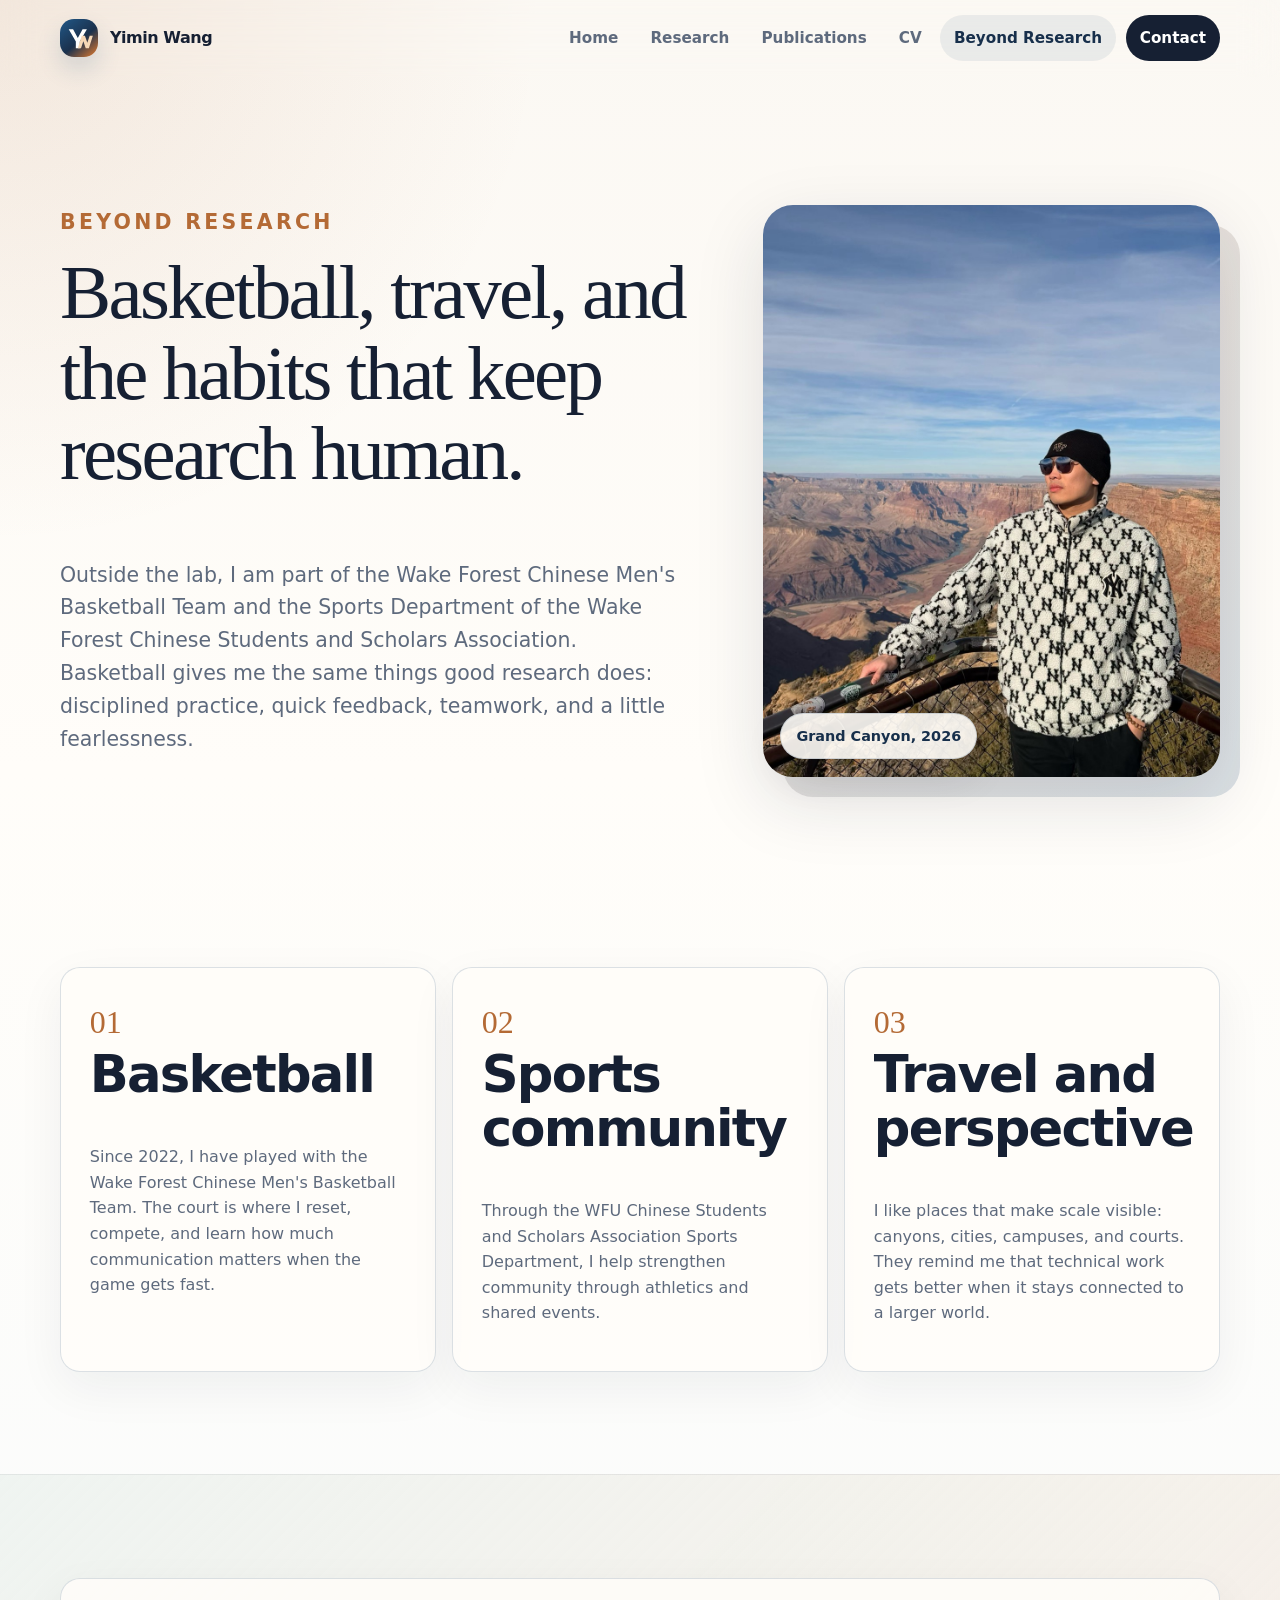
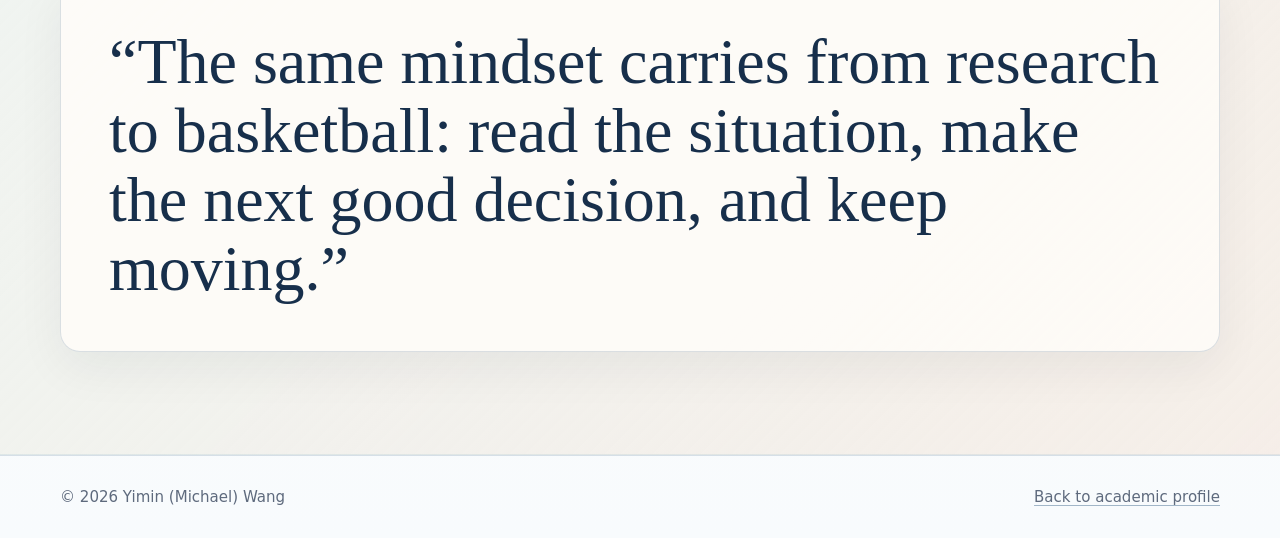
==== basketball.html @ fb369214 "Create academic personal website" ====
<!doctype html>
<html lang="en">
  <head>
    <meta charset="utf-8">
    <meta name="viewport" content="width=device-width, initial-scale=1">
    <meta name="description" content="Beyond research: basketball, travel, and personal moments from Yimin Michael Wang.">
    <title>Beyond Research | Yimin (Michael) Wang</title>
    <link rel="icon" href="assets/images/monogram.svg" type="image/svg+xml">
    <link rel="stylesheet" href="assets/css/styles.css">
  </head>
  <body>
    <a class="skip-link" href="#main">Skip to main content</a>
    <header class="site-header" data-header>
      <nav class="nav container" aria-label="Primary navigation">
        <a class="brand" href="index.html" aria-label="Yimin Wang home">
          <img src="assets/images/monogram.svg" alt="" width="38" height="38">
          <span>Yimin Wang</span>
        </a>
        <button class="nav-toggle" type="button" aria-expanded="false" aria-controls="site-menu">
          <span>Menu</span>
          <span class="nav-toggle-lines" aria-hidden="true"></span>
        </button>
        <div class="nav-links" id="site-menu">
          <a href="index.html">Home</a>
          <a href="research.html">Research</a>
          <a href="publications.html">Publications</a>
          <a href="cv.html">CV</a>
          <a aria-current="page" href="basketball.html">Beyond Research</a>
          <a class="nav-cta" href="mailto:wangy22@wfu.edu">Contact</a>
        </div>
      </nav>
    </header>

    <main id="main">
      <section class="life-hero">
        <div class="container life-grid">
          <div class="life-copy reveal">
            <p class="eyebrow">Beyond research</p>
            <h1>Basketball, travel, and the habits that keep research human.</h1>
            <p>
              Outside the lab, I am part of the Wake Forest Chinese Men's Basketball Team and the Sports Department of the
              Wake Forest Chinese Students and Scholars Association. Basketball gives me the same things good research does:
              disciplined practice, quick feedback, teamwork, and a little fearlessness.
            </p>
          </div>
          <figure class="life-photo reveal">
            <img src="assets/images/michael-grand-canyon-1400.jpg" alt="Yimin Michael Wang standing near a canyon overlook">
            <figcaption>Grand Canyon, 2026</figcaption>
          </figure>
        </div>
      </section>

      <section class="section">
        <div class="container life-cards">
          <article class="life-card reveal">
            <span>01</span>
            <h2>Basketball</h2>
            <p>
              Since 2022, I have played with the Wake Forest Chinese Men's Basketball Team. The court is where I reset,
              compete, and learn how much communication matters when the game gets fast.
            </p>
          </article>
          <article class="life-card reveal">
            <span>02</span>
            <h2>Sports community</h2>
            <p>
              Through the WFU Chinese Students and Scholars Association Sports Department, I help strengthen community through
              athletics and shared events.
            </p>
          </article>
          <article class="life-card reveal">
            <span>03</span>
            <h2>Travel and perspective</h2>
            <p>
              I like places that make scale visible: canyons, cities, campuses, and courts. They remind me that technical work
              gets better when it stays connected to a larger world.
            </p>
          </article>
        </div>
      </section>

      <section class="section tinted">
        <div class="container quote-panel reveal">
          <blockquote>
            “The same mindset carries from research to basketball: read the situation, make the next good decision, and keep moving.”
          </blockquote>
        </div>
      </section>
    </main>

    <footer class="site-footer">
      <div class="container footer-grid">
        <p>© <span data-year></span> Yimin (Michael) Wang</p>
        <p><a href="index.html">Back to academic profile</a></p>
      </div>
    </footer>
    <script src="assets/js/main.js"></script>
  </body>
</html>
---- assets/css/styles.css ----
:root {
  --ink: #162033;
  --muted: #5e6a7d;
  --soft: #f5f0ea;
  --paper: #fffdf9;
  --line: rgba(31, 78, 121, 0.16);
  --blue: #1f4e79;
  --blue-dark: #172f4b;
  --canyon: #b46a35;
  --canyon-soft: #f0d7c4;
  --sage: #edf3ef;
  --shadow: 0 24px 70px rgba(22, 32, 51, 0.13);
  --radius-lg: 30px;
  --radius-md: 20px;
  --radius-sm: 14px;
  --max: 1160px;
  color-scheme: light;
}

* {
  box-sizing: border-box;
}

html {
  scroll-behavior: smooth;
}

body {
  margin: 0;
  background:
    radial-gradient(circle at top left, rgba(180, 106, 53, 0.12), transparent 34rem),
    linear-gradient(180deg, #fbf8f3 0%, var(--paper) 36%, #f8fbfd 100%);
  color: var(--ink);
  font-family: Inter, ui-sans-serif, system-ui, -apple-system, BlinkMacSystemFont, "Segoe UI", sans-serif;
  line-height: 1.6;
  overflow-x: clip;
}

img {
  display: block;
  max-width: 100%;
}

a {
  color: inherit;
  text-decoration-color: rgba(31, 78, 121, 0.4);
  text-underline-offset: 0.18em;
}

a:hover {
  color: var(--blue);
}

h1,
h2,
h3,
p {
  margin-top: 0;
}

h1,
h2,
h3 {
  letter-spacing: -0.035em;
  line-height: 1.05;
}

h1 {
  font-family: Georgia, "Times New Roman", serif;
  font-size: clamp(2.8rem, 7vw, 5.7rem);
  font-weight: 500;
  max-width: 10.4em;
}

h2 {
  font-size: clamp(2rem, 4vw, 3.5rem);
  font-weight: 650;
}

h3 {
  font-size: clamp(1.2rem, 2vw, 1.55rem);
  font-weight: 650;
}

p {
  color: var(--muted);
}

.container {
  width: min(calc(100% - 40px), var(--max));
  margin-inline: auto;
}

.narrow {
  max-width: 860px;
}

.skip-link {
  position: fixed;
  left: 1rem;
  top: 1rem;
  z-index: 100;
  transform: translateY(-140%);
  border-radius: 999px;
  background: var(--ink);
  color: white;
  padding: 0.7rem 1rem;
}

.skip-link:focus {
  transform: translateY(0);
}

.site-header {
  position: sticky;
  top: 0;
  z-index: 50;
  border-bottom: 1px solid transparent;
  backdrop-filter: blur(18px);
  transition: border-color 180ms ease, background 180ms ease, box-shadow 180ms ease;
}

.site-header.is-scrolled {
  border-color: var(--line);
  background: rgba(255, 253, 249, 0.86);
  box-shadow: 0 12px 42px rgba(22, 32, 51, 0.06);
}

.nav {
  min-height: 76px;
  display: flex;
  align-items: center;
  justify-content: space-between;
  gap: 1.4rem;
}

.brand {
  display: inline-flex;
  align-items: center;
  gap: 0.75rem;
  text-decoration: none;
  font-weight: 760;
  letter-spacing: -0.03em;
}

.brand img {
  border-radius: 14px;
  box-shadow: 0 12px 24px rgba(31, 78, 121, 0.16);
}

.nav-links {
  display: flex;
  align-items: center;
  gap: 0.25rem;
}

.nav-links a {
  border-radius: 999px;
  color: var(--muted);
  font-size: 0.95rem;
  font-weight: 640;
  padding: 0.68rem 0.88rem;
  text-decoration: none;
}

.nav-links a:hover,
.nav-links a[aria-current="page"] {
  background: rgba(31, 78, 121, 0.08);
  color: var(--blue-dark);
}

.nav-links .nav-cta {
  background: var(--ink);
  color: white;
  margin-left: 0.35rem;
}

.nav-links .nav-cta:hover {
  background: var(--blue);
  color: white;
}

.nav-toggle {
  display: none;
}

.hero {
  min-height: calc(94vh - 76px);
  display: grid;
  align-items: center;
  padding: 3.4rem 0 4rem;
}

.hero-grid,
.life-grid {
  display: grid;
  grid-template-columns: minmax(0, 1.04fr) minmax(320px, 0.76fr);
  align-items: center;
  gap: clamp(2.2rem, 6vw, 6rem);
}

.eyebrow {
  color: var(--canyon);
  font-size: 0.78rem;
  font-weight: 820;
  letter-spacing: 0.16em;
  margin-bottom: 0.9rem;
  text-transform: uppercase;
}

.hero-lede,
.page-hero p,
.life-copy p {
  font-size: clamp(1.08rem, 1.7vw, 1.28rem);
  max-width: 720px;
}

.hero-actions,
.contact-actions {
  display: flex;
  flex-wrap: wrap;
  gap: 0.8rem;
  margin: 2rem 0;
}

.button {
  align-items: center;
  border-radius: 999px;
  display: inline-flex;
  font-weight: 760;
  justify-content: center;
  min-height: 48px;
  padding: 0.82rem 1.2rem;
  text-decoration: none;
  transition: transform 180ms ease, background 180ms ease, border-color 180ms ease;
}

.button:hover {
  transform: translateY(-2px);
}

.button.primary {
  background: var(--blue-dark);
  color: white;
  box-shadow: 0 16px 35px rgba(31, 78, 121, 0.22);
}

.button.primary:hover {
  background: var(--blue);
  color: white;
}

.button.secondary {
  background: rgba(255, 255, 255, 0.72);
  border: 1px solid var(--line);
  color: var(--blue-dark);
}

.quick-facts {
  border-left: 1px solid var(--line);
  display: grid;
  gap: 1.1rem;
  list-style: none;
  margin: 2.2rem 0 0;
  padding: 0 0 0 1.15rem;
}

.quick-facts strong,
.quick-facts span {
  display: block;
}

.quick-facts strong {
  letter-spacing: -0.02em;
}

.quick-facts span {
  color: var(--muted);
  font-size: 0.95rem;
}

.hero-portrait figure,
.life-photo {
  margin: 0;
  position: relative;
}

.hero-portrait figure::before,
.life-photo::before {
  background: linear-gradient(135deg, var(--canyon), var(--blue));
  border-radius: var(--radius-lg);
  content: "";
  inset: 1.25rem -1.25rem -1.25rem 1.25rem;
  opacity: 0.16;
  position: absolute;
  z-index: -1;
}

.hero-portrait img,
.life-photo img,
.cv-sidebar img {
  border-radius: var(--radius-lg);
  box-shadow: var(--shadow);
  object-fit: cover;
}

.hero-portrait img {
  aspect-ratio: 4 / 5;
  object-position: 61% 56%;
}

.hero-portrait figcaption,
.life-photo figcaption {
  background: rgba(255, 253, 249, 0.9);
  border: 1px solid var(--line);
  border-radius: 999px;
  bottom: 1.1rem;
  box-shadow: 0 16px 40px rgba(22, 32, 51, 0.1);
  color: var(--blue-dark);
  font-size: 0.9rem;
  font-weight: 720;
  left: 1.1rem;
  padding: 0.65rem 0.95rem;
  position: absolute;
}

.section {
  padding: clamp(4.5rem, 8vw, 7.5rem) 0;
}

.tinted {
  background: linear-gradient(135deg, rgba(237, 243, 239, 0.82), rgba(240, 215, 196, 0.36));
  border-block: 1px solid rgba(31, 78, 121, 0.08);
}

.split-section {
  display: grid;
  grid-template-columns: minmax(260px, 0.78fr) minmax(0, 1.22fr);
  gap: clamp(2rem, 6vw, 5rem);
}

.section-intro {
  position: sticky;
  top: 104px;
  align-self: start;
}

.feature-grid {
  display: grid;
  gap: 1rem;
}

.feature-card,
.entry-card,
.award-card,
.life-card,
.cv-section,
.skills-panel,
.contact-band,
.quote-panel,
.project-card {
  background: rgba(255, 253, 249, 0.82);
  border: 1px solid var(--line);
  border-radius: var(--radius-md);
  box-shadow: 0 16px 48px rgba(22, 32, 51, 0.06);
}

.feature-card {
  padding: clamp(1.35rem, 3vw, 2rem);
}

.feature-card h3 {
  margin-bottom: 0.65rem;
}

.feature-card a {
  color: var(--blue-dark);
  font-weight: 780;
}

.card-number {
  color: var(--canyon);
  display: inline-block;
  font-family: Georgia, "Times New Roman", serif;
  font-size: 2.2rem;
  margin-bottom: 0.8rem;
}

.section-heading {
  margin-bottom: 2rem;
}

.timeline {
  display: grid;
  gap: 1rem;
}

.timeline-item {
  display: grid;
  grid-template-columns: 150px 1fr;
  gap: 1.2rem;
  padding: 1.2rem 0;
  border-bottom: 1px solid var(--line);
}

.timeline-item time {
  color: var(--canyon);
  font-weight: 820;
}

.timeline-item h3,
.timeline-item p {
  margin-bottom: 0.25rem;
}

.contact-band {
  align-items: center;
  display: flex;
  justify-content: space-between;
  gap: 2rem;
  padding: clamp(1.5rem, 4vw, 2.4rem);
}

.contact-band h2 {
  max-width: 800px;
}

.site-footer {
  border-top: 1px solid var(--line);
  padding: 1.8rem 0;
}

.footer-grid {
  align-items: center;
  display: flex;
  justify-content: space-between;
  gap: 1rem;
}

.footer-grid p {
  font-size: 0.94rem;
  margin: 0;
}

.page-hero {
  padding: clamp(5rem, 10vw, 8rem) 0 clamp(3.6rem, 7vw, 5rem);
}

.page-hero h1,
.life-copy h1 {
  font-size: clamp(2.8rem, 6vw, 5.1rem);
}

.research-stack {
  display: grid;
  gap: 1.2rem;
}

.project-card {
  display: grid;
  grid-template-columns: 280px 1fr;
  gap: clamp(1.5rem, 4vw, 3rem);
  padding: clamp(1.4rem, 4vw, 2.4rem);
}

.project-meta {
  display: flex;
  flex-direction: column;
  gap: 0.75rem;
}

.project-meta span {
  border-bottom: 1px solid var(--line);
  color: var(--muted);
  font-size: 0.92rem;
  font-weight: 680;
  padding-bottom: 0.75rem;
}

.project-list {
  color: var(--muted);
  margin: 1.1rem 0 0;
  padding-left: 1.2rem;
}

.project-list li + li {
  margin-top: 0.6rem;
}

.code-word {
  background: rgba(31, 78, 121, 0.08);
  border-radius: 0.45rem;
  color: var(--blue-dark);
  font-family: "SFMono-Regular", Consolas, monospace;
  font-size: 0.92em;
  padding: 0.1em 0.35em;
}

.skills-panel {
  display: grid;
  grid-template-columns: minmax(240px, 0.6fr) 1fr;
  gap: 2rem;
  padding: clamp(1.5rem, 4vw, 2.4rem);
}

.tag-cloud {
  display: flex;
  flex-wrap: wrap;
  gap: 0.75rem;
}

.tag-cloud span {
  background: white;
  border: 1px solid var(--line);
  border-radius: 999px;
  color: var(--blue-dark);
  font-size: 0.92rem;
  font-weight: 720;
  padding: 0.55rem 0.82rem;
}

.content-grid {
  display: grid;
  grid-template-columns: 280px 1fr;
  gap: clamp(1.8rem, 5vw, 4rem);
}

.side-label {
  align-self: start;
  position: sticky;
  top: 104px;
}

.entry-list {
  display: grid;
  gap: 1rem;
}

.entry-card,
.award-card,
.life-card,
.cv-section {
  padding: clamp(1.25rem, 3vw, 1.8rem);
}

.entry-kicker,
.award-card time {
  color: var(--canyon);
  font-size: 0.84rem;
  font-weight: 820;
  letter-spacing: 0.08em;
  text-transform: uppercase;
}

.award-grid {
  display: grid;
  grid-template-columns: repeat(2, minmax(0, 1fr));
  gap: 1rem;
}

.cv-layout {
  display: grid;
  grid-template-columns: 320px 1fr;
  gap: clamp(1.8rem, 5vw, 4rem);
  align-items: start;
}

.cv-sidebar {
  background: var(--paper);
  border: 1px solid var(--line);
  border-radius: var(--radius-md);
  box-shadow: var(--shadow);
  padding: 1rem;
  position: sticky;
  top: 104px;
}

.cv-sidebar img {
  aspect-ratio: 1;
  object-position: 62% 45%;
}

.cv-sidebar h2 {
  font-size: 1.6rem;
  margin: 1.2rem 0 0.4rem;
}

.cv-sidebar ul {
  border-top: 1px solid var(--line);
  list-style: none;
  margin: 1.2rem 0 0;
  padding: 1.2rem 0 0;
}

.cv-sidebar li + li {
  margin-top: 0.45rem;
}

.cv-main {
  display: grid;
  gap: 1rem;
}

.cv-item + .cv-item {
  border-top: 1px solid var(--line);
  margin-top: 1.3rem;
  padding-top: 1.3rem;
}

.cv-columns {
  display: grid;
  grid-template-columns: repeat(3, minmax(0, 1fr));
  gap: 1rem;
}

.coursework {
  max-width: 920px;
}

.life-hero {
  padding: clamp(5rem, 10vw, 8rem) 0 clamp(4rem, 7vw, 5.5rem);
}

.life-photo img {
  aspect-ratio: 4 / 5;
  object-position: 61% 56%;
}

.life-cards {
  display: grid;
  grid-template-columns: repeat(3, minmax(0, 1fr));
  gap: 1rem;
}

.life-card span {
  color: var(--canyon);
  font-family: Georgia, "Times New Roman", serif;
  font-size: 2rem;
}

.quote-panel {
  padding: clamp(1.8rem, 5vw, 3rem);
}

.quote-panel blockquote {
  color: var(--blue-dark);
  font-family: Georgia, "Times New Roman", serif;
  font-size: clamp(2rem, 5vw, 4rem);
  line-height: 1.08;
  margin: 0;
}

.reveal {
  opacity: 1;
  transform: translateY(0);
}

@media (prefers-reduced-motion: reduce) {
  *,
  *::before,
  *::after {
    animation-duration: 0.01ms !important;
    scroll-behavior: auto !important;
    transition-duration: 0.01ms !important;
  }

  .reveal {
    opacity: 1;
    transform: none;
  }
}

@media (max-width: 920px) {
  h1 {
    max-width: none;
  }

  .nav-toggle {
    align-items: center;
    background: white;
    border: 1px solid var(--line);
    border-radius: 999px;
    color: var(--ink);
    display: inline-flex;
    font: inherit;
    font-weight: 760;
    gap: 0.65rem;
    padding: 0.6rem 0.8rem;
  }

  .nav-toggle-lines,
  .nav-toggle-lines::before,
  .nav-toggle-lines::after {
    background: currentColor;
    border-radius: 999px;
    content: "";
    display: block;
    height: 2px;
    transition: transform 180ms ease;
    width: 18px;
  }

  .nav-toggle-lines::before {
    transform: translateY(-6px);
  }

  .nav-toggle-lines::after {
    transform: translateY(4px);
  }

  .nav-toggle[aria-expanded="true"] .nav-toggle-lines {
    background: transparent;
  }

  .nav-toggle[aria-expanded="true"] .nav-toggle-lines::before {
    background: var(--ink);
    transform: translateY(2px) rotate(45deg);
  }

  .nav-toggle[aria-expanded="true"] .nav-toggle-lines::after {
    background: var(--ink);
    transform: translateY(0) rotate(-45deg);
  }

  .nav-links {
    background: rgba(255, 253, 249, 0.98);
    border: 1px solid var(--line);
    border-radius: 24px;
    box-shadow: var(--shadow);
    display: none;
    flex-direction: column;
    left: 20px;
    padding: 0.8rem;
    position: absolute;
    right: 20px;
    top: 76px;
  }

  .nav-links.is-open {
    display: flex;
  }

  .nav-links a {
    width: 100%;
  }

  .nav-links .nav-cta {
    margin-left: 0;
    text-align: center;
  }

  .hero-grid,
  .life-grid,
  .split-section,
  .project-card,
  .skills-panel,
  .content-grid,
  .cv-layout {
    grid-template-columns: 1fr;
  }

  .section-intro,
  .side-label,
  .cv-sidebar {
    position: static;
  }

  .hero {
    min-height: auto;
  }

  .hero-portrait {
    max-width: 620px;
  }

  .contact-band,
  .footer-grid {
    align-items: flex-start;
    flex-direction: column;
  }

  .award-grid,
  .life-cards,
  .cv-columns {
    grid-template-columns: 1fr;
  }
}

@media (max-width: 560px) {
  .container {
    width: min(calc(100% - 28px), var(--max));
  }

  .brand span {
    display: none;
  }

  .timeline-item {
    grid-template-columns: 1fr;
    gap: 0.2rem;
  }

  .hero-actions,
  .contact-actions {
    align-items: stretch;
    flex-direction: column;
  }

  .button {
    width: 100%;
  }

  .hero-portrait figure::before,
  .life-photo::before {
    inset: 0.75rem;
    transform: translate(0.45rem, 0.45rem);
  }
}
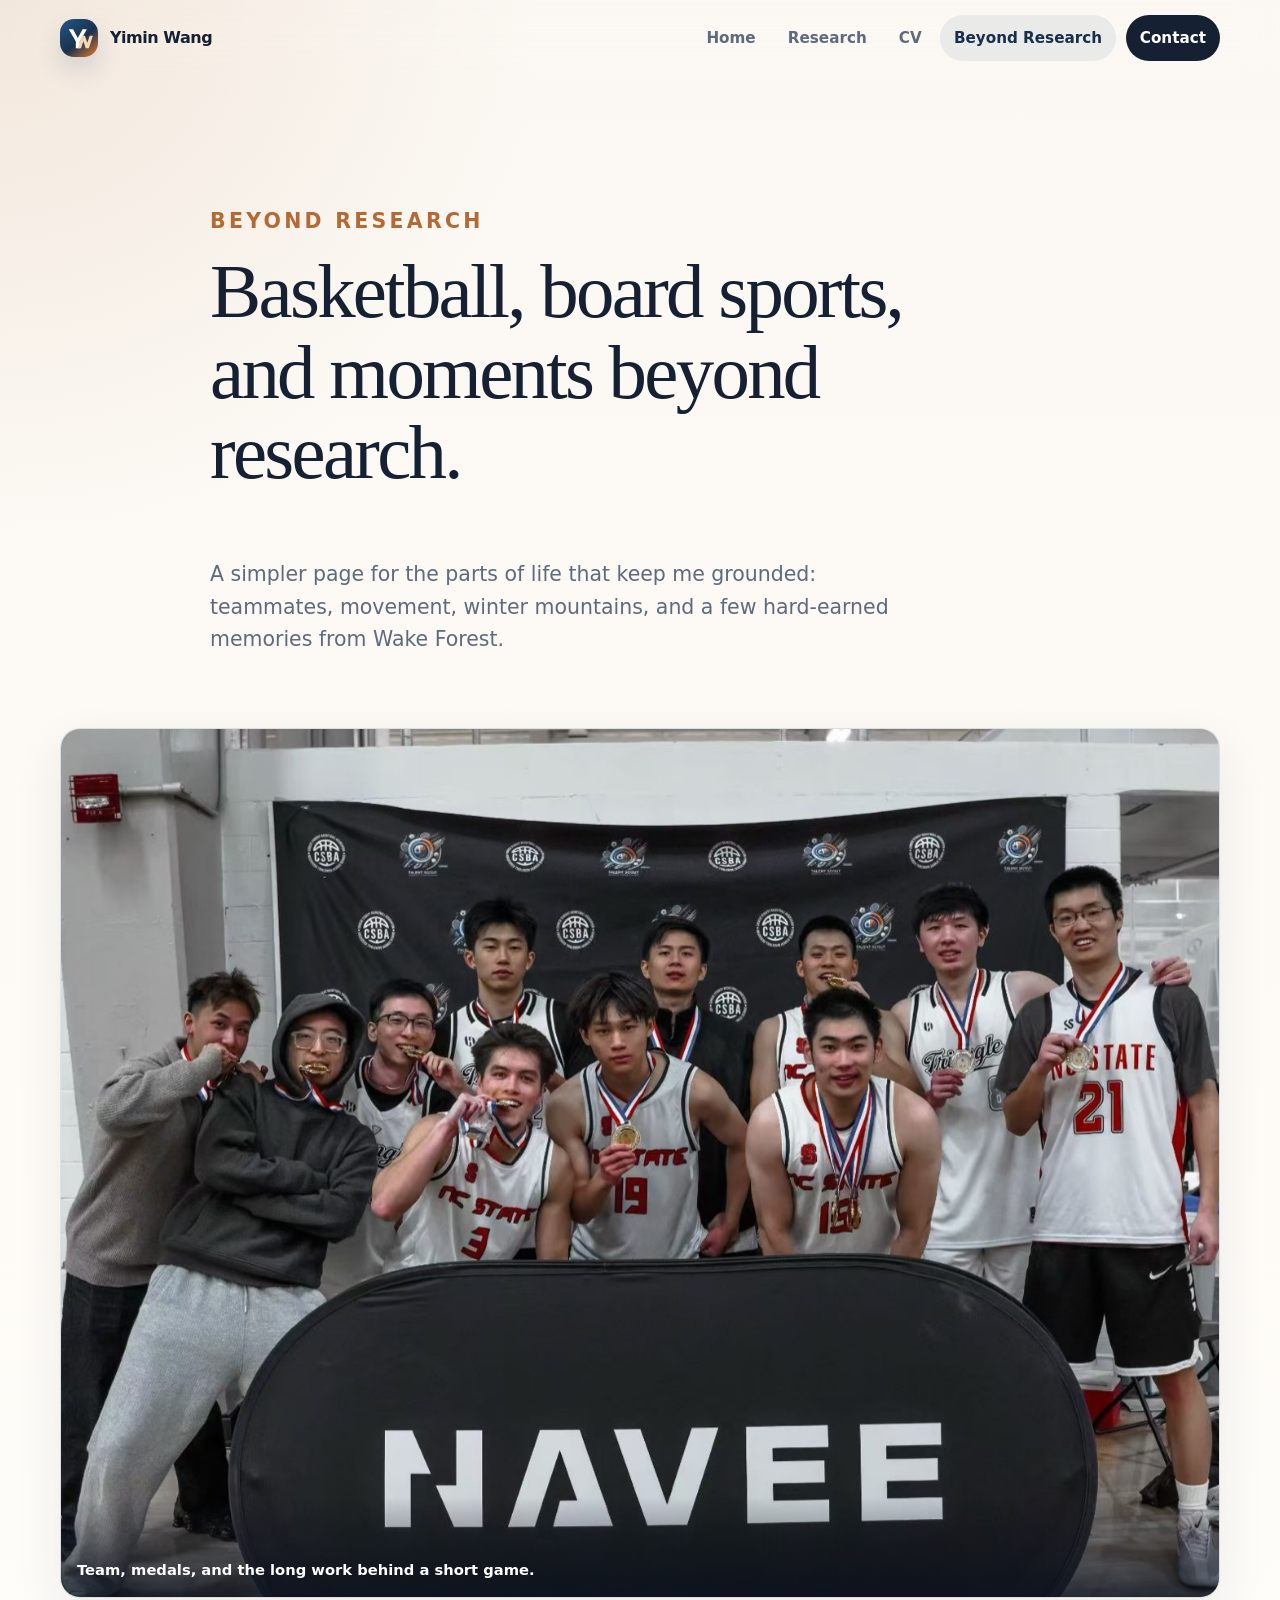
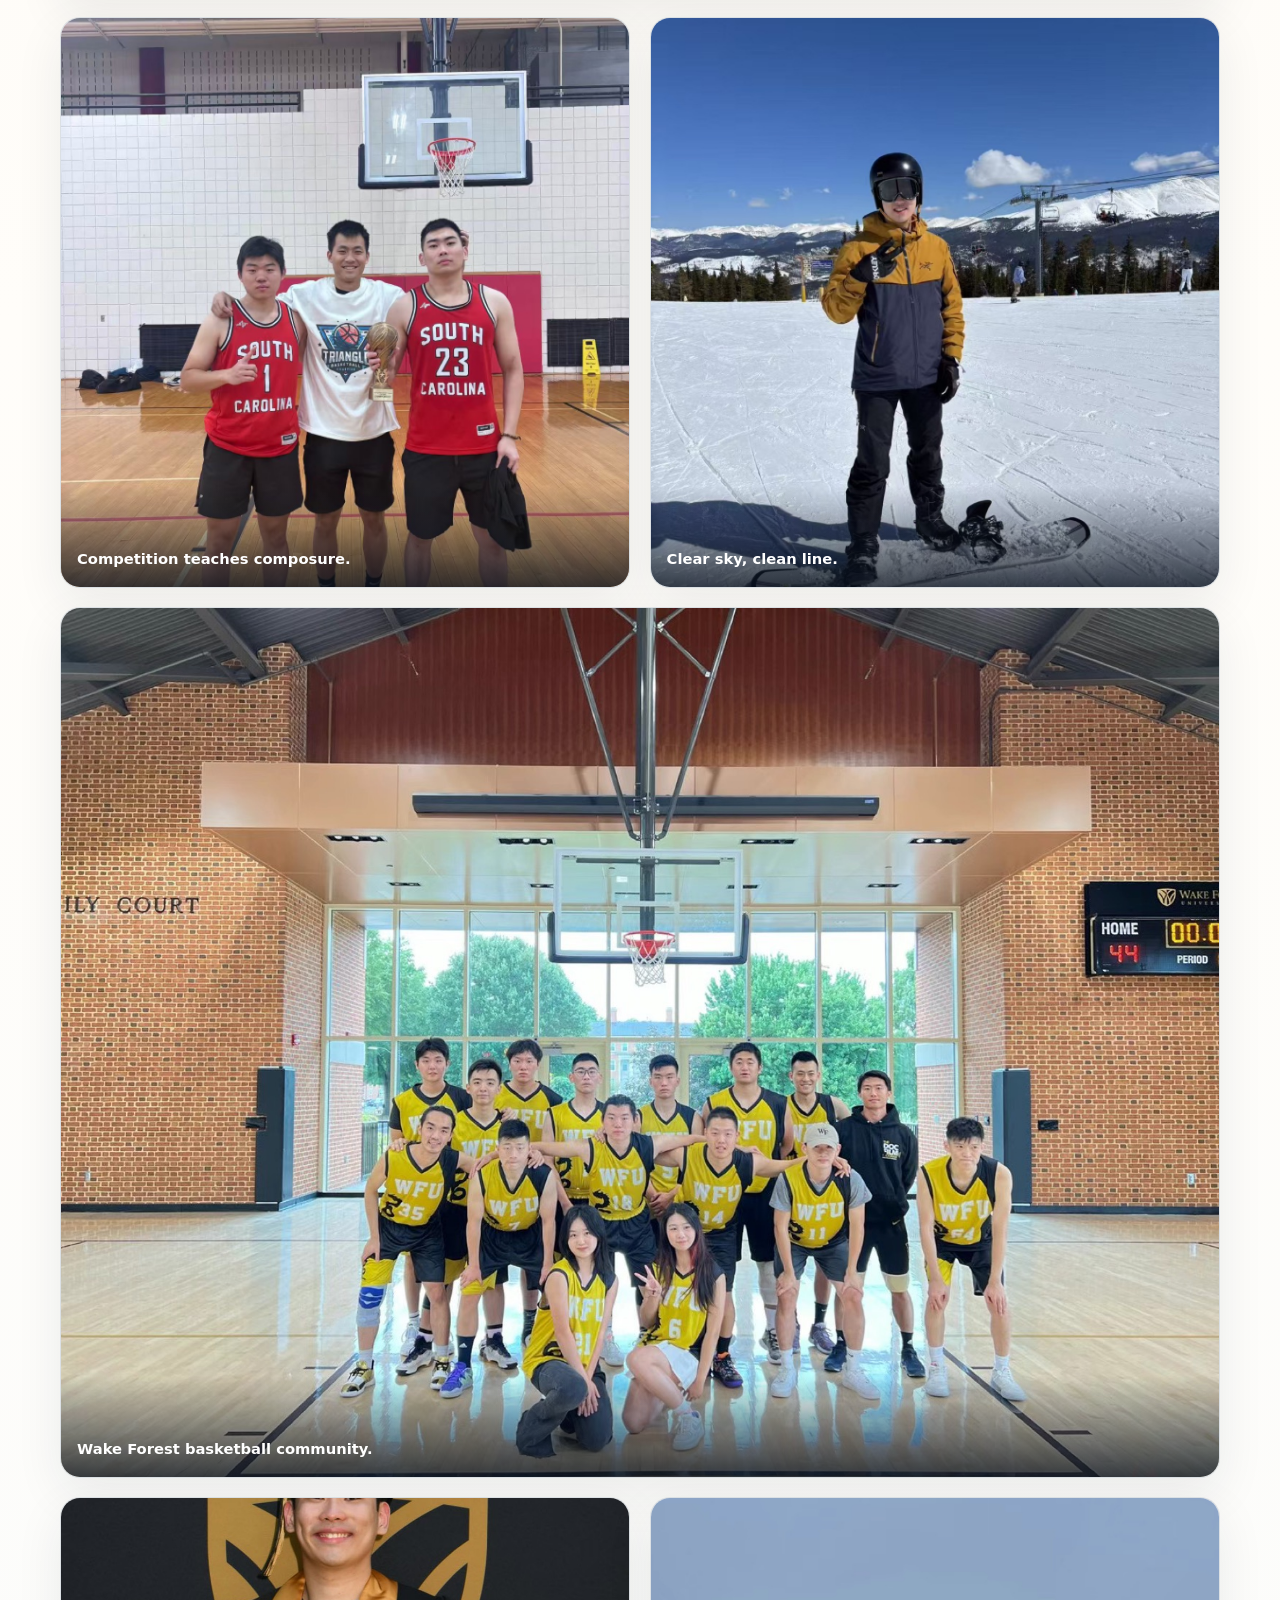
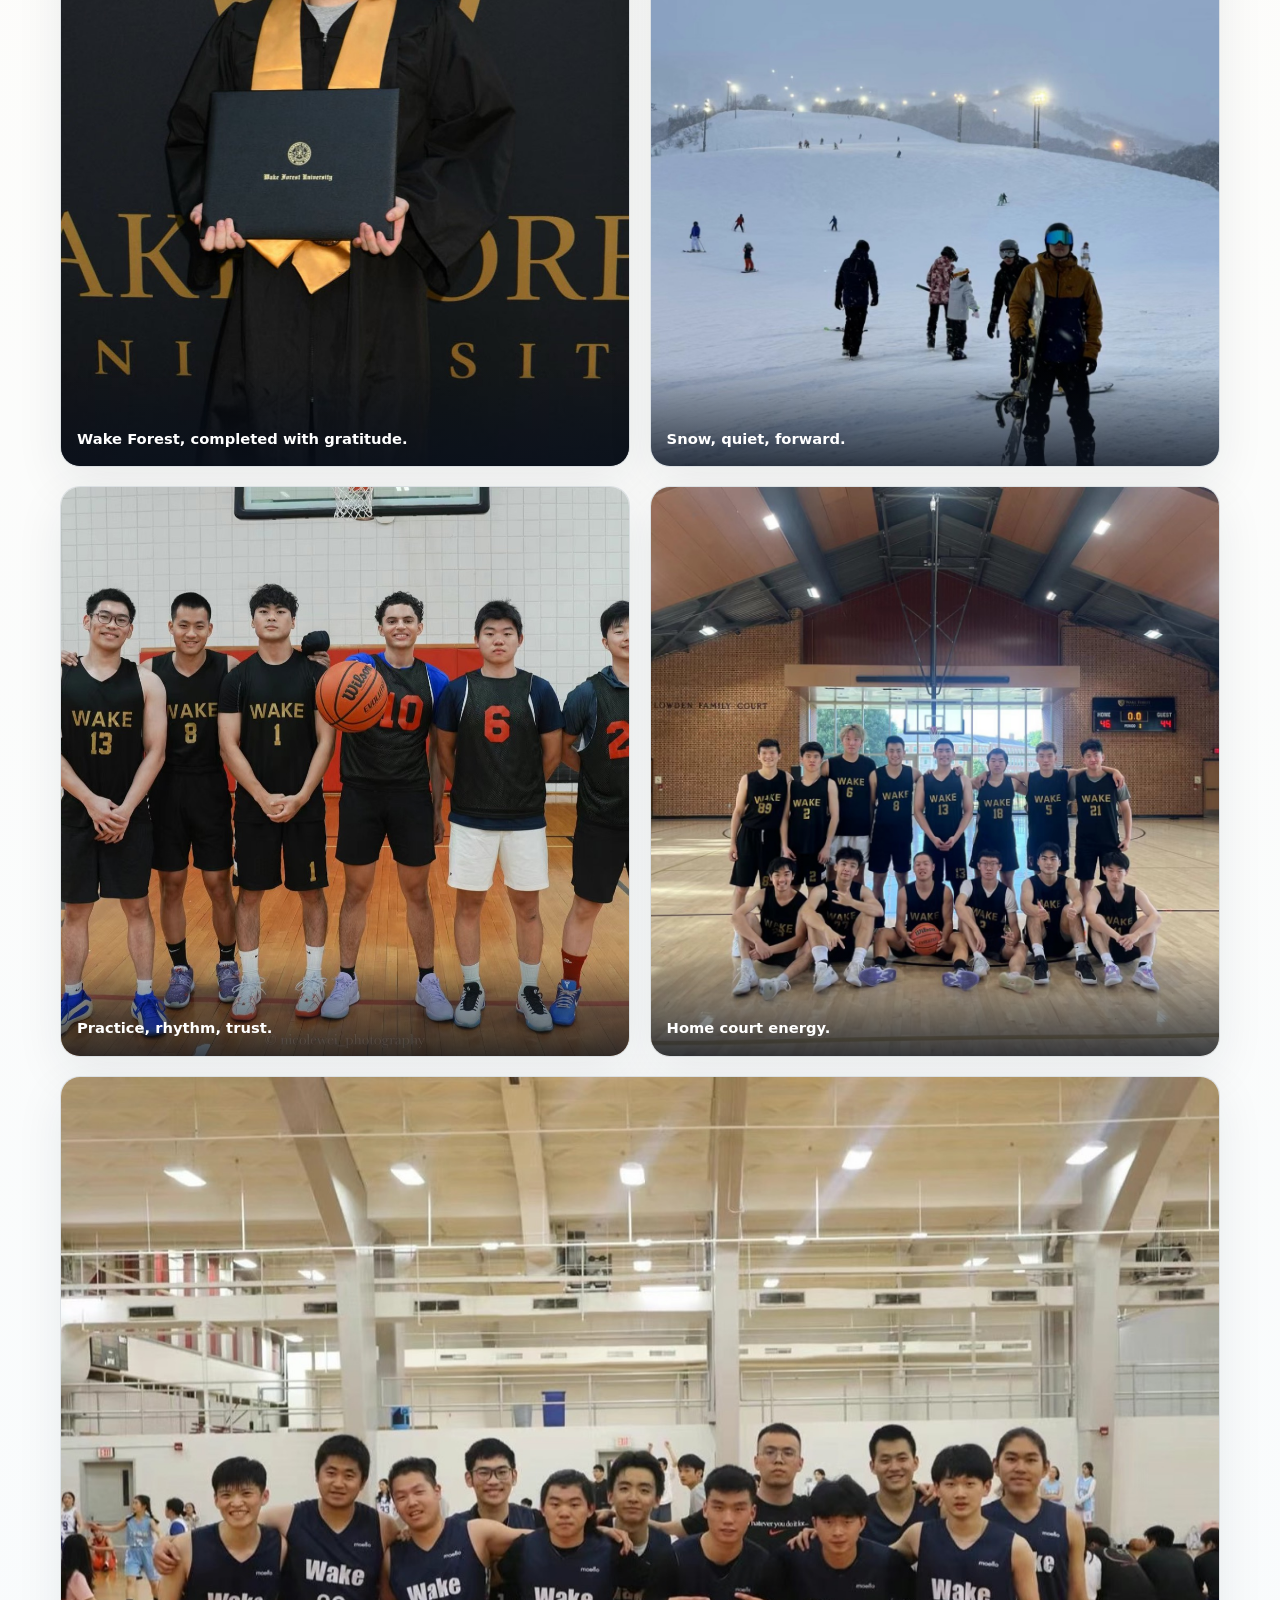
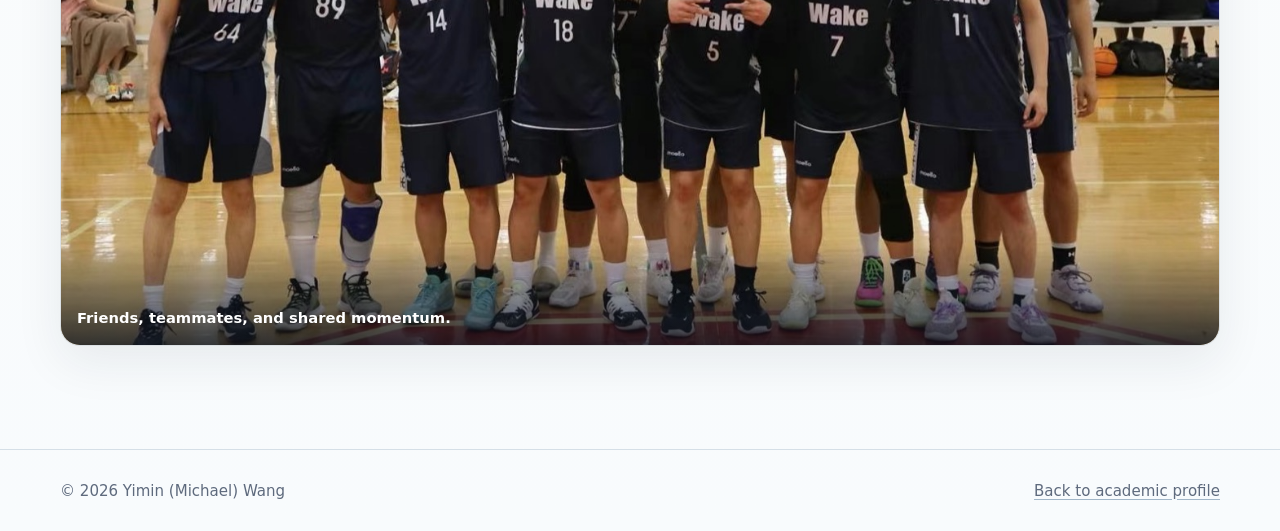
==== commit dc91645d: "Refine research portfolio and beyond research gallery" ====
--- a/basketball.html
+++ b/basketball.html
@@ -3,7 +3,7 @@
   <head>
     <meta charset="utf-8">
     <meta name="viewport" content="width=device-width, initial-scale=1">
-    <meta name="description" content="Beyond research: basketball, travel, and personal moments from Yimin Michael Wang.">
+    <meta name="description" content="Beyond research: basketball, board sports, and personal moments from Yimin Michael Wang.">
     <title>Beyond Research | Yimin (Michael) Wang</title>
     <link rel="icon" href="assets/images/monogram.svg" type="image/svg+xml">
     <link rel="stylesheet" href="assets/css/styles.css">
@@ -23,7 +23,6 @@
         <div class="nav-links" id="site-menu">
           <a href="index.html">Home</a>
           <a href="research.html">Research</a>
-          <a href="publications.html">Publications</a>
           <a href="cv.html">CV</a>
           <a aria-current="page" href="basketball.html">Beyond Research</a>
           <a class="nav-cta" href="mailto:wangy22@wfu.edu">Contact</a>
@@ -32,58 +31,57 @@
     </header>
 
     <main id="main">
-      <section class="life-hero">
-        <div class="container life-grid">
+      <section class="life-hero simple-life-hero">
+        <div class="container narrow">
           <div class="life-copy reveal">
             <p class="eyebrow">Beyond research</p>
-            <h1>Basketball, travel, and the habits that keep research human.</h1>
+            <h1>Basketball, board sports, and moments beyond research.</h1>
             <p>
-              Outside the lab, I am part of the Wake Forest Chinese Men's Basketball Team and the Sports Department of the
-              Wake Forest Chinese Students and Scholars Association. Basketball gives me the same things good research does:
-              disciplined practice, quick feedback, teamwork, and a little fearlessness.
+              A simpler page for the parts of life that keep me grounded: teammates, movement, winter mountains,
+              and a few hard-earned memories from Wake Forest.
             </p>
           </div>
-          <figure class="life-photo reveal">
-            <img src="assets/images/michael-grand-canyon-1400.jpg" alt="Yimin Michael Wang standing near a canyon overlook">
-            <figcaption>Grand Canyon, 2026</figcaption>
-          </figure>
         </div>
       </section>
 
-      <section class="section">
-        <div class="container life-cards">
-          <article class="life-card reveal">
-            <span>01</span>
-            <h2>Basketball</h2>
-            <p>
-              Since 2022, I have played with the Wake Forest Chinese Men's Basketball Team. The court is where I reset,
-              compete, and learn how much communication matters when the game gets fast.
-            </p>
-          </article>
-          <article class="life-card reveal">
-            <span>02</span>
-            <h2>Sports community</h2>
-            <p>
-              Through the WFU Chinese Students and Scholars Association Sports Department, I help strengthen community through
-              athletics and shared events.
-            </p>
-          </article>
-          <article class="life-card reveal">
-            <span>03</span>
-            <h2>Travel and perspective</h2>
-            <p>
-              I like places that make scale visible: canyons, cities, campuses, and courts. They remind me that technical work
-              gets better when it stays connected to a larger world.
-            </p>
-          </article>
-        </div>
-      </section>
-
-      <section class="section tinted">
-        <div class="container quote-panel reveal">
-          <blockquote>
-            “The same mindset carries from research to basketball: read the situation, make the next good decision, and keep moving.”
-          </blockquote>
+      <section class="section life-gallery-section">
+        <div class="container life-gallery">
+          <figure class="gallery-item gallery-wide reveal">
+            <img src="assets/images/life/basketball-medals-team.jpg" alt="Basketball team celebrating with medals">
+            <figcaption>Team, medals, and the long work behind a short game.</figcaption>
+          </figure>
+          <figure class="gallery-item reveal">
+            <img src="assets/images/life/basketball-trophy-trio.jpg" alt="Three basketball players standing with a trophy">
+            <figcaption>Competition teaches composure.</figcaption>
+          </figure>
+          <figure class="gallery-item reveal">
+            <img src="assets/images/life/snowboard-blue-sky.jpg" alt="Yimin standing on a snowboard on a sunny mountain">
+            <figcaption>Clear sky, clean line.</figcaption>
+          </figure>
+          <figure class="gallery-item gallery-wide reveal">
+            <img src="assets/images/life/basketball-wfu-yellow.jpg" alt="Wake Forest basketball team in yellow jerseys on court">
+            <figcaption>Wake Forest basketball community.</figcaption>
+          </figure>
+          <figure class="gallery-item reveal">
+            <img src="assets/images/life/graduation-wfu.jpg" alt="Yimin in Wake Forest graduation gown holding diploma">
+            <figcaption>Wake Forest, completed with gratitude.</figcaption>
+          </figure>
+          <figure class="gallery-item reveal">
+            <img src="assets/images/life/snowboard-night.jpg" alt="Yimin holding a snowboard on a snowy mountain at dusk">
+            <figcaption>Snow, quiet, forward.</figcaption>
+          </figure>
+          <figure class="gallery-item reveal">
+            <img src="assets/images/life/basketball-wake-black.jpg" alt="Wake basketball players in black jerseys">
+            <figcaption>Practice, rhythm, trust.</figcaption>
+          </figure>
+          <figure class="gallery-item reveal">
+            <img src="assets/images/life/basketball-wake-court.jpg" alt="Basketball team posing on Wake Forest court">
+            <figcaption>Home court energy.</figcaption>
+          </figure>
+          <figure class="gallery-item gallery-wide reveal">
+            <img src="assets/images/life/basketball-wake-navy.jpg" alt="Wake basketball team in navy jerseys">
+            <figcaption>Friends, teammates, and shared momentum.</figcaption>
+          </figure>
         </div>
       </section>
     </main>
--- a/assets/css/styles.css
+++ b/assets/css/styles.css
@@ -72,6 +72,11 @@
   max-width: 10.4em;
 }
 
+.hero h1 {
+  font-size: clamp(2.5rem, 5.4vw, 4.65rem);
+  max-width: 11.5em;
+}
+
 h2 {
   font-size: clamp(2rem, 4vw, 3.5rem);
   font-weight: 650;
@@ -425,6 +430,28 @@
   max-width: 800px;
 }
 
+.contact-emails {
+  display: grid;
+  gap: 0.65rem;
+  width: min(100%, 360px);
+}
+
+.contact-emails a {
+  background: rgba(255, 255, 255, 0.78);
+  border: 1px solid var(--line);
+  border-radius: 999px;
+  color: var(--blue-dark);
+  font-weight: 780;
+  padding: 0.78rem 1rem;
+  text-align: center;
+  text-decoration: none;
+}
+
+.contact-emails a:hover {
+  background: var(--blue-dark);
+  color: white;
+}
+
 .site-footer {
   border-top: 1px solid var(--line);
   padding: 1.8rem 0;
@@ -621,6 +648,10 @@
   padding: clamp(5rem, 10vw, 8rem) 0 clamp(4rem, 7vw, 5.5rem);
 }
 
+.simple-life-hero {
+  padding-bottom: clamp(2rem, 5vw, 3.2rem);
+}
+
 .life-photo img {
   aspect-ratio: 4 / 5;
   object-position: 61% 56%;
@@ -648,6 +679,56 @@
   font-size: clamp(2rem, 5vw, 4rem);
   line-height: 1.08;
   margin: 0;
+}
+
+.life-gallery-section {
+  padding-top: 0;
+}
+
+.life-gallery {
+  display: grid;
+  grid-auto-flow: dense;
+  grid-template-columns: repeat(6, 1fr);
+  gap: clamp(0.75rem, 2vw, 1.2rem);
+}
+
+.gallery-item {
+  background: var(--paper);
+  border: 1px solid var(--line);
+  border-radius: var(--radius-md);
+  box-shadow: 0 16px 48px rgba(22, 32, 51, 0.08);
+  grid-column: span 3;
+  margin: 0;
+  overflow: hidden;
+  position: relative;
+}
+
+.gallery-item.gallery-wide {
+  grid-column: span 6;
+}
+
+.gallery-item img {
+  aspect-ratio: 4 / 3;
+  height: 100%;
+  object-fit: cover;
+  width: 100%;
+}
+
+.gallery-item:not(.gallery-wide) img {
+  aspect-ratio: 1 / 1;
+}
+
+.gallery-item figcaption {
+  background: linear-gradient(180deg, transparent, rgba(10, 17, 29, 0.78));
+  bottom: 0;
+  color: white;
+  font-size: 0.92rem;
+  font-weight: 720;
+  left: 0;
+  margin: 0;
+  padding: 3.8rem 1rem 1rem;
+  position: absolute;
+  right: 0;
 }
 
 .reveal {
@@ -784,6 +865,15 @@
   .cv-columns {
     grid-template-columns: 1fr;
   }
+
+  .life-gallery {
+    grid-template-columns: 1fr;
+  }
+
+  .gallery-item,
+  .gallery-item.gallery-wide {
+    grid-column: span 1;
+  }
 }
 
 @media (max-width: 560px) {
